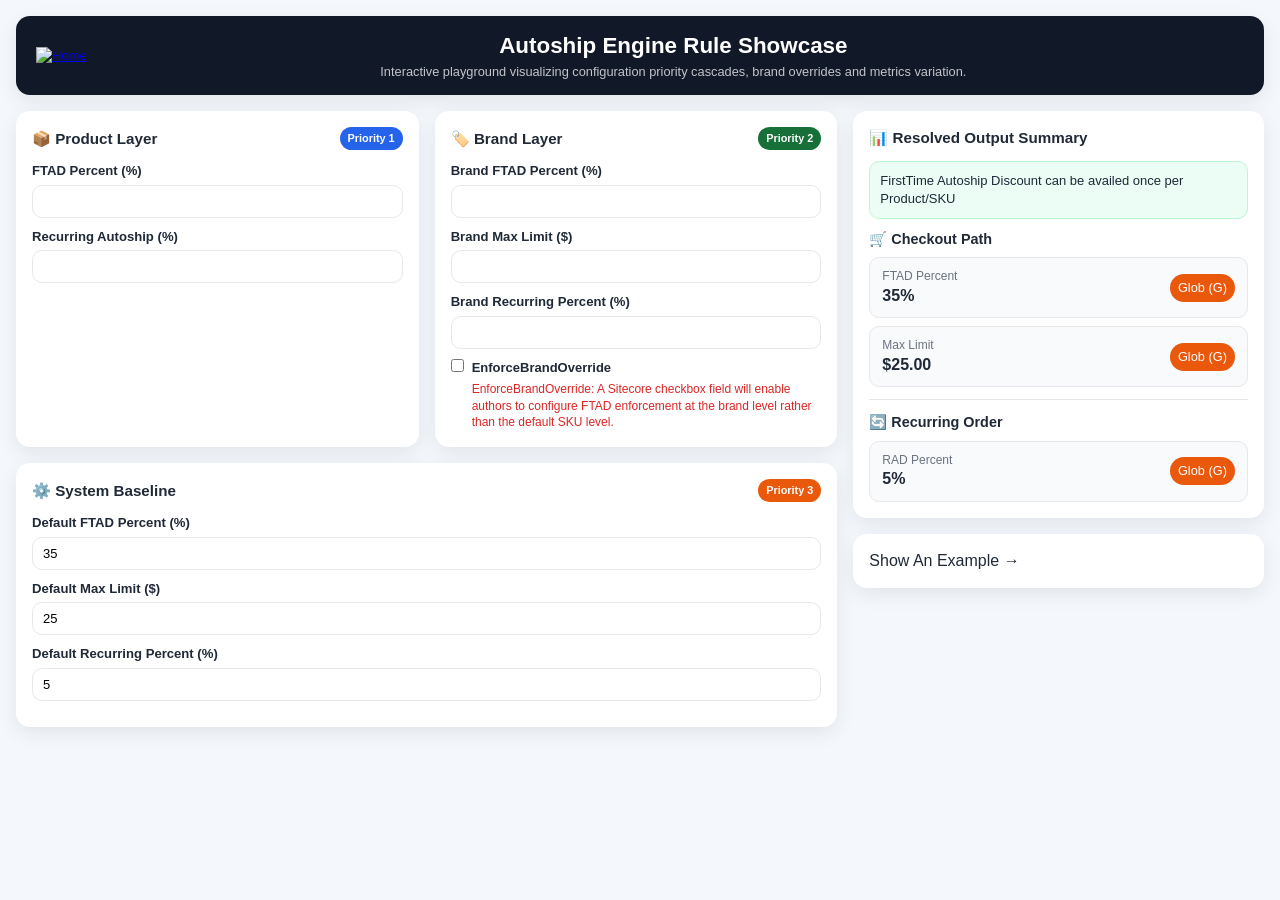
==== autoshipdiscount.html @ cadc81ba "Update autoshipdiscount.html" ====
<!DOCTYPE html>
<html lang="en">
<head>
    <meta charset="UTF-8">
    <meta name="viewport" content="width=device-width, initial-scale=1.0">
    <title>Autoship Engine Rule Showcase</title>
    <link rel="stylesheet" href="autoshipdiscount.css">
</head>
<body>

<div class="container">

    <header>
        <a class="logo" href="index.html">
            <img src="https://i.postimg.cc/RNdzbW73/homeong.png" alt="Home">
        </a>

        <div class="header-content">
            <h1>Autoship Engine Rule Showcase</h1>
            <p>
                Interactive playground visualizing configuration priority cascades,
                brand overrides and metrics variation.
            </p>
        </div>
    </header>

    <div class="grid">

        <!-- LEFT COLUMN -->
        <div class="space-y">

            <div class="config-grid">

                <!-- PRODUCT -->
                <div class="card">
                    <h2>
                        📦 Product Layer
                        <span class="section-tag tag-product">Priority 1</span>
                    </h2>

                    <div class="form-group">
                        <label for="prodFtadPercent">FTAD Percent (%)</label>
                        <input type="number"
                               id="prodFtadPercent"
                               class="form-control"
                               min="0"
                               max="100">
                    </div>

                    <div class="form-group">
                        <label for="prodRadPercent">Recurring Autoship (%)</label>
                        <input type="number"
                               id="prodRadPercent"
                               class="form-control"
                               min="0"
                               max="100">
                    </div>
                </div>

                <!-- BRAND -->
                <div class="card">
                    <h2>
                        🏷️ Brand Layer
                        <span class="section-tag tag-brand">Priority 2</span>
                    </h2>

                    <div class="form-group">
                        <label for="brandFtadPercent">
                            Brand FTAD Percent (%)
                        </label>

                        <input type="number"
                               id="brandFtadPercent"
                               class="form-control"
                               min="0"
                               max="100">
                    </div>

                    <div class="form-group">
                        <label for="brandFtadLimit">
                            Brand Max Limit ($)
                        </label>

                        <input type="number"
                               id="brandFtadLimit"
                               class="form-control">
                    </div>

                    <div class="form-group">
                        <label for="brandRecPercent">
                            Brand Recurring Percent (%)
                        </label>

                        <input type="number"
                               id="brandRecPercent"
                               class="form-control"
                               min="0"
                               max="100">
                    </div>

                    <div class="checkbox-group">
                        <input type="checkbox"
                               id="enforceBrandOverride">

                        <div>
                            <label style="font-weight: 700" for="enforceBrandOverride">
                                EnforceBrandOverride
                            </label>

                            <div class="help-text">
                                EnforceBrandOverride: A Sitecore checkbox field will enable authors to configure FTAD enforcement at the brand level rather than the default SKU level.
                            </div>
                        </div>
                    </div>
                </div>

            </div>

            <!-- GLOBAL -->
            <div class="card">
                <h2>
                    ⚙️ System Baseline
                    <span class="section-tag tag-global">Priority 3</span>
                </h2>

                <div class="form-group">
                    <label for="globalFtadPercent">
                        Default FTAD Percent (%)
                    </label>

                    <input type="number"
                           id="globalFtadPercent"
                           class="form-control"
                           value="35">
                </div>

                <div class="form-group">
                    <label for="globalFtadLimit">
                        Default Max Limit ($)
                    </label>

                    <input type="number"
                           id="globalFtadLimit"
                           class="form-control"
                           value="25">
                </div>

                <div class="form-group">
                    <label for="globalRecPercent">
                        Default Recurring Percent (%)
                    </label>

                    <input type="number"
                           id="globalRecPercent"
                           class="form-control"
                           value="5">
                </div>
            </div>

        </div>

        <!-- RIGHT COLUMN -->
        <div>

            <div class="card sticky">

                <h2>📊 Resolved Output Summary</h2>

                <div id="eligibilityNotice"
                     class="eligibility-notice">
                </div>

                <div class="results-container">

                    <div>
                        <h3 class="path-title">
                            🛒 Checkout Path
                        </h3>

                        <div class="result-badge">
                            <div>
                                <span class="result-title">
                                    FTAD Percent
                                </span>

                                <span class="result-val"
                                      id="outFtadPercent">
                                    0%
                                </span>
                            </div>

                            <span class="source-indicator"
                                  id="srcFtadPercent">
                                None
                            </span>
                        </div>

                        <div class="result-badge mt">
                            <div>
                                <span class="result-title">
                                    Max Limit
                                </span>

                                <span class="result-val"
                                      id="outFtadLimit">
                                    $0.00
                                </span>
                            </div>

                            <span class="source-indicator"
                                  id="srcFtadLimit">
                                None
                            </span>
                        </div>
                    </div>

                    <hr>

                    <div>
                        <h3 class="path-title">
                            🔄 Recurring Order
                        </h3>

                        <div class="result-badge">
                            <div>
                                <span class="result-title">
                                    RAD Percent
                                </span>

                                <span class="result-val"
                                      id="outRadPercent">
                                    0%
                                </span>
                            </div>

                            <span class="source-indicator"
                                  id="srcRadPercent">
                                None
                            </span>
                        </div>
                    </div>

                </div>

            </div>
			
			<div class="card sticky" style="margin-top: 16px;">
			<a href="ftadexample.html" target="_blank" style="font-size: 16px; color: inherit; text-decoration: inherit;">
            Show An Example &#8594;
			</a>
			</div>
        </div>
    </div>
</div>

<script src="autoshipdiscount.js"></script>

</body>
</html>
---- autoshipdiscount.css ----
:root {
    --primary: #16a34a;
    --product: #2563eb;
    --brand: #167037;
    --global: #ea580c;

    --text: #1f2937;
    --muted: #6b7280;
    --border: #e5e7eb;

    --card: #ffffff;

    --shadow: 0 6px 20px rgba(0,0,0,.08);
}

* {
    margin: 0;
    padding: 0;
    box-sizing: border-box;
}

body {
    font-family: "Segoe UI", sans-serif;
    background: #f4f7fb;
    color: var(--text);
    font-size: 13px;
    padding: 16px;
    line-height: 1.4;
}

.container {
    max-width: 1400px;
    margin: auto;
}

/* HEADER */

header {
    display: flex;
    align-items: center;
    gap: 16px;
    background: #111827;
    color: white;
    padding: 14px 20px;
    border-radius: 14px;
    margin-bottom: 16px;
    box-shadow: var(--shadow);
}

.logo img {
    width: 40px;
    height: 40px;
}

.header-content {
    flex: 1;
    text-align: center;
}

header h1 {
    font-size: 1.4rem;
    margin-bottom: 2px;
}

header p {
    font-size: 0.8rem;
    color: rgba(255,255,255,.75);
}

/* GRID */

.grid {
    display: grid;
    grid-template-columns: 2fr 1fr;
    gap: 16px;
}

.space-y {
    display: flex;
    flex-direction: column;
    gap: 16px;
}

.config-grid {
    display: grid;
    grid-template-columns: 1fr 1fr;
    gap: 16px;
}

/* CARD */

.card {
    background: white;
    padding: 16px;
    border-radius: 14px;
    box-shadow: var(--shadow);
}

.card h2 {
    display: flex;
    justify-content: space-between;
    align-items: center;
    margin-bottom: 12px;
    font-size: 0.95rem;
}

/* TAGS */

.section-tag {
    color: white;
    font-size: 0.68rem;
    padding: 4px 8px;
    border-radius: 999px;
}

.tag-product { background: var(--product); }
.tag-brand { background: var(--brand); }
.tag-global { background: var(--global); }

/* FORM */

.form-group {
    margin-bottom: 10px;
}

.form-group label {
    display: block;
    font-size: 0.82rem;
    margin-bottom: 4px;
    font-weight: 600;
}

.form-control {
    width: 100%;
    padding: 8px 10px;
    border: 1px solid var(--border);
    border-radius: 10px;
    font-size: 13px;
}

.form-control:focus {
    outline: none;
    border-color: var(--primary);
}

.checkbox-group {
    display: flex;
    gap: 8px;
    align-items: flex-start;
    margin-top: 6px;
}

.help-text {
    margin-top: 4px;
    color: #dc2626;
    font-size: 0.75rem;
}

/* SUMMARY */

.sticky {
    position: sticky;
    top: 16px;
}

.results-container {
    margin-top: 10px;
}

.path-title {
    font-size: 0.9rem;
    margin-bottom: 8px;
}

.result-badge {
    display: flex;
    justify-content: space-between;
    align-items: center;
    background: #f8fafc;
    border: 1px solid var(--border);
    border-radius: 10px;
    padding: 10px 12px;
}

.result-badge.mt {
    margin-top: 8px;
}

.result-title {
    display: block;
    font-size: 0.75rem;
    color: var(--muted);
}

.result-val {
    display: block;
    font-size: 1rem;
    font-weight: 700;
}

.source-indicator {
    color: #fff;
    padding: 5px 8px;
    border-radius: 999px;
    font-size: 0.8rem;
}

.eligibility-notice {
    background: #ecfdf5;
    border: 1px solid #bbf7d0;
    padding: 10px;
    border-radius: 10px;
    margin-bottom: 10px;
}

hr {
    margin: 12px 0;
    border: none;
    border-top: 1px solid var(--border);
}

/* QUESTIONS */

.questions {
    margin-top: 16px;
    background: white;
    padding: 18px;
    border-radius: 14px;
    box-shadow: var(--shadow);
}

.questions h2 {
    margin-bottom: 10px;
    font-size: 1rem;
}

.questions ul {
    padding-left: 18px;
}

.questions li {
    margin-bottom: 8px;
    font-size: 0.82rem;
    line-height: 1.4;
}

/* source-indicator */

.source-indicator.src-P{ background: var(--product); }
.source-indicator.src-B{ background: var(--brand); }
.source-indicator.src-G{ background: var(--global); }


/* MOBILE */

@media (max-width: 992px) {

    .grid {
        grid-template-columns: 1fr;
    }

    .config-grid {
        grid-template-columns: 1fr;
    }

    .sticky {
        position: static;
    }
}

@media (max-width: 768px) {

    header {
        flex-direction: column;
        text-align: center;
    }

    .card h2 {
        flex-direction: column;
        align-items: flex-start;
        gap: 6px;
    }

    .result-badge {
        flex-direction: column;
        align-items: flex-start;
        gap: 8px;
    }
}
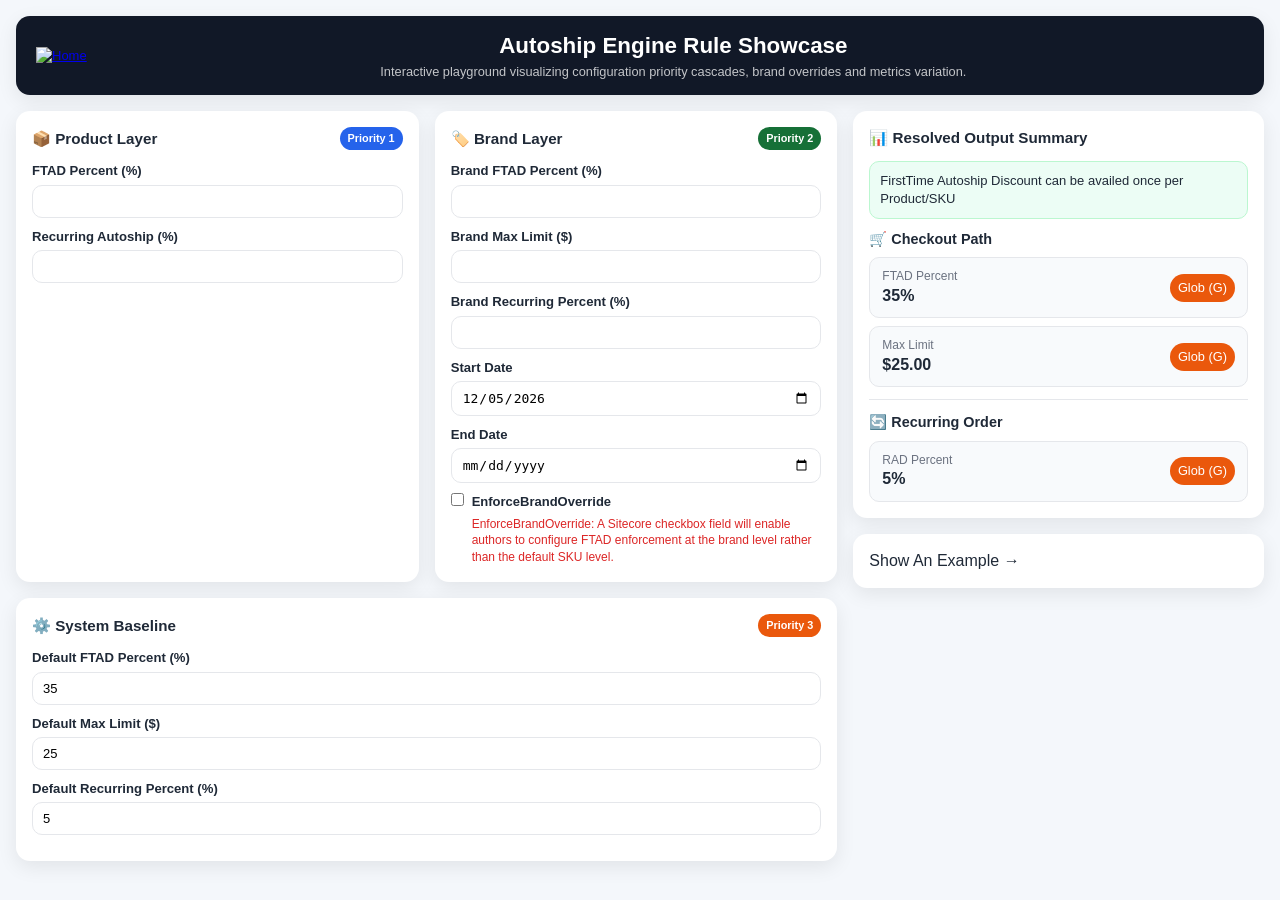
==== commit 19fe5dae: "Add Brand Layer StartDate/EndDate and gate brand pricing by date window Brand overrides now only app" ====
--- a/autoshipdiscount.html
+++ b/autoshipdiscount.html
@@ -96,6 +96,26 @@
                                class="form-control"
                                min="0"
                                max="100">
+                    </div>
+
+                    <div class="form-group">
+                        <label for="brandStartDate">
+                            Start Date
+                        </label>
+
+                        <input type="date"
+                               id="brandStartDate"
+                               class="form-control">
+                    </div>
+
+                    <div class="form-group">
+                        <label for="brandEndDate">
+                            End Date
+                        </label>
+
+                        <input type="date"
+                               id="brandEndDate"
+                               class="form-control">
                     </div>
 
                     <div class="checkbox-group">
--- a/autoshipdiscount.css
+++ b/autoshipdiscount.css
@@ -219,31 +219,6 @@
     border-top: 1px solid var(--border);
 }
 
-/* QUESTIONS */
-
-.questions {
-    margin-top: 16px;
-    background: white;
-    padding: 18px;
-    border-radius: 14px;
-    box-shadow: var(--shadow);
-}
-
-.questions h2 {
-    margin-bottom: 10px;
-    font-size: 1rem;
-}
-
-.questions ul {
-    padding-left: 18px;
-}
-
-.questions li {
-    margin-bottom: 8px;
-    font-size: 0.82rem;
-    line-height: 1.4;
-}
-
 /* source-indicator */
 
 .source-indicator.src-P{ background: var(--product); }
@@ -286,4 +261,4 @@
         align-items: flex-start;
         gap: 8px;
     }
-}+}
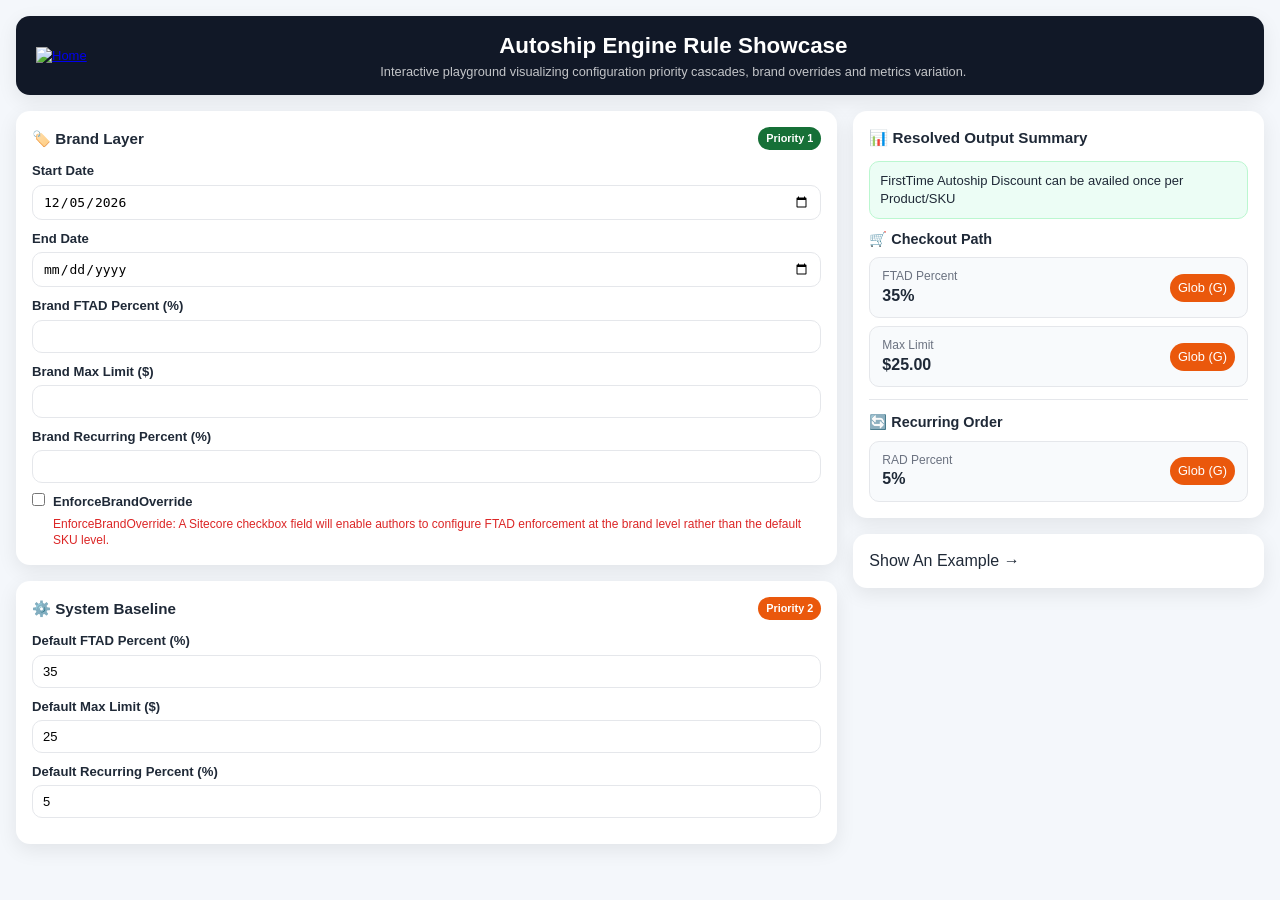
==== commit 7a926c22: "Add files via upload" ====
--- a/autoshipdiscount.html
+++ b/autoshipdiscount.html
@@ -29,118 +29,88 @@
         <!-- LEFT COLUMN -->
         <div class="space-y">
 
-            <div class="config-grid">
-
-                <!-- PRODUCT -->
-                <div class="card">
-                    <h2>
-                        📦 Product Layer
-                        <span class="section-tag tag-product">Priority 1</span>
-                    </h2>
-
-                    <div class="form-group">
-                        <label for="prodFtadPercent">FTAD Percent (%)</label>
-                        <input type="number"
-                               id="prodFtadPercent"
-                               class="form-control"
-                               min="0"
-                               max="100">
+            <!-- BRAND -->
+            <div class="card">
+                <h2>
+                    🏷️ Brand Layer
+                    <span class="section-tag tag-brand">Priority 1</span>
+                </h2>
+
+                <div class="form-group">
+                    <label for="brandStartDate">
+                        Start Date
+                    </label>
+
+                    <input type="date"
+                           id="brandStartDate"
+                           class="form-control">
+                </div>
+
+                <div class="form-group">
+                    <label for="brandEndDate">
+                        End Date
+                    </label>
+
+                    <input type="date"
+                           id="brandEndDate"
+                           class="form-control">
+                </div>
+
+                <div class="form-group">
+                    <label for="brandFtadPercent">
+                        Brand FTAD Percent (%)
+                    </label>
+
+                    <input type="number"
+                           id="brandFtadPercent"
+                           class="form-control"
+                           min="0"
+                           max="100">
+                </div>
+
+                <div class="form-group">
+                    <label for="brandFtadLimit">
+                        Brand Max Limit ($)
+                    </label>
+
+                    <input type="number"
+                           id="brandFtadLimit"
+                           class="form-control">
+                </div>
+
+                <div class="form-group">
+                    <label for="brandRecPercent">
+                        Brand Recurring Percent (%)
+                    </label>
+
+                    <input type="number"
+                           id="brandRecPercent"
+                           class="form-control"
+                           min="0"
+                           max="100">
+                </div>
+
+                <div class="checkbox-group">
+                    <input type="checkbox"
+                           id="enforceBrandOverride">
+
+                    <div>
+                        <label style="font-weight: 700" for="enforceBrandOverride">
+                            EnforceBrandOverride
+                        </label>
+
+                        <div class="help-text">
+                            EnforceBrandOverride: A Sitecore checkbox field will enable authors to configure FTAD enforcement at the brand level rather than the default SKU level.
+                        </div>
                     </div>
-
-                    <div class="form-group">
-                        <label for="prodRadPercent">Recurring Autoship (%)</label>
-                        <input type="number"
-                               id="prodRadPercent"
-                               class="form-control"
-                               min="0"
-                               max="100">
-                    </div>
-                </div>
-
-                <!-- BRAND -->
-                <div class="card">
-                    <h2>
-                        🏷️ Brand Layer
-                        <span class="section-tag tag-brand">Priority 2</span>
-                    </h2>
-
-                    <div class="form-group">
-                        <label for="brandFtadPercent">
-                            Brand FTAD Percent (%)
-                        </label>
-
-                        <input type="number"
-                               id="brandFtadPercent"
-                               class="form-control"
-                               min="0"
-                               max="100">
-                    </div>
-
-                    <div class="form-group">
-                        <label for="brandFtadLimit">
-                            Brand Max Limit ($)
-                        </label>
-
-                        <input type="number"
-                               id="brandFtadLimit"
-                               class="form-control">
-                    </div>
-
-                    <div class="form-group">
-                        <label for="brandRecPercent">
-                            Brand Recurring Percent (%)
-                        </label>
-
-                        <input type="number"
-                               id="brandRecPercent"
-                               class="form-control"
-                               min="0"
-                               max="100">
-                    </div>
-
-                    <div class="form-group">
-                        <label for="brandStartDate">
-                            Start Date
-                        </label>
-
-                        <input type="date"
-                               id="brandStartDate"
-                               class="form-control">
-                    </div>
-
-                    <div class="form-group">
-                        <label for="brandEndDate">
-                            End Date
-                        </label>
-
-                        <input type="date"
-                               id="brandEndDate"
-                               class="form-control">
-                    </div>
-
-                    <div class="checkbox-group">
-                        <input type="checkbox"
-                               id="enforceBrandOverride">
-
-                        <div>
-                            <label style="font-weight: 700" for="enforceBrandOverride">
-                                EnforceBrandOverride
-                            </label>
-
-                            <div class="help-text">
-                                EnforceBrandOverride: A Sitecore checkbox field will enable authors to configure FTAD enforcement at the brand level rather than the default SKU level.
-                            </div>
-                        </div>
-                    </div>
-                </div>
-
+                </div>
             </div>
 
             <!-- GLOBAL -->
             <div class="card">
                 <h2>
                     ⚙️ System Baseline
-                    <span class="section-tag tag-global">Priority 3</span>
+                    <span class="section-tag tag-global">Priority 2</span>
                 </h2>
 
                 <div class="form-group">
@@ -269,11 +239,16 @@
             Show An Example &#8594;
 			</a>
 			</div>
+
         </div>
+
     </div>
+
+    
+
 </div>
 
 <script src="autoshipdiscount.js"></script>
 
 </body>
-</html>
+</html>
--- a/autoshipdiscount.css
+++ b/autoshipdiscount.css
@@ -1,264 +1,252 @@
-:root {
-    --primary: #16a34a;
-    --product: #2563eb;
-    --brand: #167037;
-    --global: #ea580c;
-
-    --text: #1f2937;
-    --muted: #6b7280;
-    --border: #e5e7eb;
-
-    --card: #ffffff;
-
-    --shadow: 0 6px 20px rgba(0,0,0,.08);
-}
-
-* {
-    margin: 0;
-    padding: 0;
-    box-sizing: border-box;
-}
-
-body {
-    font-family: "Segoe UI", sans-serif;
-    background: #f4f7fb;
-    color: var(--text);
-    font-size: 13px;
-    padding: 16px;
-    line-height: 1.4;
-}
-
-.container {
-    max-width: 1400px;
-    margin: auto;
-}
-
-/* HEADER */
-
-header {
-    display: flex;
-    align-items: center;
-    gap: 16px;
-    background: #111827;
-    color: white;
-    padding: 14px 20px;
-    border-radius: 14px;
-    margin-bottom: 16px;
-    box-shadow: var(--shadow);
-}
-
-.logo img {
-    width: 40px;
-    height: 40px;
-}
-
-.header-content {
-    flex: 1;
-    text-align: center;
-}
-
-header h1 {
-    font-size: 1.4rem;
-    margin-bottom: 2px;
-}
-
-header p {
-    font-size: 0.8rem;
-    color: rgba(255,255,255,.75);
-}
-
-/* GRID */
-
-.grid {
-    display: grid;
-    grid-template-columns: 2fr 1fr;
-    gap: 16px;
-}
-
-.space-y {
-    display: flex;
-    flex-direction: column;
-    gap: 16px;
-}
-
-.config-grid {
-    display: grid;
-    grid-template-columns: 1fr 1fr;
-    gap: 16px;
-}
-
-/* CARD */
-
-.card {
-    background: white;
-    padding: 16px;
-    border-radius: 14px;
-    box-shadow: var(--shadow);
-}
-
-.card h2 {
-    display: flex;
-    justify-content: space-between;
-    align-items: center;
-    margin-bottom: 12px;
-    font-size: 0.95rem;
-}
-
-/* TAGS */
-
-.section-tag {
-    color: white;
-    font-size: 0.68rem;
-    padding: 4px 8px;
-    border-radius: 999px;
-}
-
-.tag-product { background: var(--product); }
-.tag-brand { background: var(--brand); }
-.tag-global { background: var(--global); }
-
-/* FORM */
-
-.form-group {
-    margin-bottom: 10px;
-}
-
-.form-group label {
-    display: block;
-    font-size: 0.82rem;
-    margin-bottom: 4px;
-    font-weight: 600;
-}
-
-.form-control {
-    width: 100%;
-    padding: 8px 10px;
-    border: 1px solid var(--border);
-    border-radius: 10px;
-    font-size: 13px;
-}
-
-.form-control:focus {
-    outline: none;
-    border-color: var(--primary);
-}
-
-.checkbox-group {
-    display: flex;
-    gap: 8px;
-    align-items: flex-start;
-    margin-top: 6px;
-}
-
-.help-text {
-    margin-top: 4px;
-    color: #dc2626;
-    font-size: 0.75rem;
-}
-
-/* SUMMARY */
-
-.sticky {
-    position: sticky;
-    top: 16px;
-}
-
-.results-container {
-    margin-top: 10px;
-}
-
-.path-title {
-    font-size: 0.9rem;
-    margin-bottom: 8px;
-}
-
-.result-badge {
-    display: flex;
-    justify-content: space-between;
-    align-items: center;
-    background: #f8fafc;
-    border: 1px solid var(--border);
-    border-radius: 10px;
-    padding: 10px 12px;
-}
-
-.result-badge.mt {
-    margin-top: 8px;
-}
-
-.result-title {
-    display: block;
-    font-size: 0.75rem;
-    color: var(--muted);
-}
-
-.result-val {
-    display: block;
-    font-size: 1rem;
-    font-weight: 700;
-}
-
-.source-indicator {
-    color: #fff;
-    padding: 5px 8px;
-    border-radius: 999px;
-    font-size: 0.8rem;
-}
-
-.eligibility-notice {
-    background: #ecfdf5;
-    border: 1px solid #bbf7d0;
-    padding: 10px;
-    border-radius: 10px;
-    margin-bottom: 10px;
-}
-
-hr {
-    margin: 12px 0;
-    border: none;
-    border-top: 1px solid var(--border);
-}
-
-/* source-indicator */
-
-.source-indicator.src-P{ background: var(--product); }
-.source-indicator.src-B{ background: var(--brand); }
-.source-indicator.src-G{ background: var(--global); }
-
-
-/* MOBILE */
-
-@media (max-width: 992px) {
-
-    .grid {
-        grid-template-columns: 1fr;
-    }
-
-    .config-grid {
-        grid-template-columns: 1fr;
-    }
-
-    .sticky {
-        position: static;
-    }
-}
-
-@media (max-width: 768px) {
-
-    header {
-        flex-direction: column;
-        text-align: center;
-    }
-
-    .card h2 {
-        flex-direction: column;
-        align-items: flex-start;
-        gap: 6px;
-    }
-
-    .result-badge {
-        flex-direction: column;
-        align-items: flex-start;
-        gap: 8px;
-    }
-}
+:root {
+    --primary: #16a34a;
+    --brand: #167037;
+    --global: #ea580c;
+
+    --text: #1f2937;
+    --muted: #6b7280;
+    --border: #e5e7eb;
+
+    --card: #ffffff;
+
+    --shadow: 0 6px 20px rgba(0,0,0,.08);
+}
+
+* {
+    margin: 0;
+    padding: 0;
+    box-sizing: border-box;
+}
+
+body {
+    font-family: "Segoe UI", sans-serif;
+    background: #f4f7fb;
+    color: var(--text);
+    font-size: 13px;
+    padding: 16px;
+    line-height: 1.4;
+}
+
+.container {
+    max-width: 1400px;
+    margin: auto;
+}
+
+/* HEADER */
+
+header {
+    display: flex;
+    align-items: center;
+    gap: 16px;
+    background: #111827;
+    color: white;
+    padding: 14px 20px;
+    border-radius: 14px;
+    margin-bottom: 16px;
+    box-shadow: var(--shadow);
+}
+
+.logo img {
+    width: 40px;
+    height: 40px;
+}
+
+.header-content {
+    flex: 1;
+    text-align: center;
+}
+
+header h1 {
+    font-size: 1.4rem;
+    margin-bottom: 2px;
+}
+
+header p {
+    font-size: 0.8rem;
+    color: rgba(255,255,255,.75);
+}
+
+/* GRID */
+
+.grid {
+    display: grid;
+    grid-template-columns: 2fr 1fr;
+    gap: 16px;
+}
+
+.space-y {
+    display: flex;
+    flex-direction: column;
+    gap: 16px;
+}
+
+/* CARD */
+
+.card {
+    background: white;
+    padding: 16px;
+    border-radius: 14px;
+    box-shadow: var(--shadow);
+}
+
+.card h2 {
+    display: flex;
+    justify-content: space-between;
+    align-items: center;
+    margin-bottom: 12px;
+    font-size: 0.95rem;
+}
+
+/* TAGS */
+
+.section-tag {
+    color: white;
+    font-size: 0.68rem;
+    padding: 4px 8px;
+    border-radius: 999px;
+}
+
+.tag-brand { background: var(--brand); }
+.tag-global { background: var(--global); }
+
+/* FORM */
+
+.form-group {
+    margin-bottom: 10px;
+}
+
+.form-group label {
+    display: block;
+    font-size: 0.82rem;
+    margin-bottom: 4px;
+    font-weight: 600;
+}
+
+.form-control {
+    width: 100%;
+    padding: 8px 10px;
+    border: 1px solid var(--border);
+    border-radius: 10px;
+    font-size: 13px;
+}
+
+.form-control:focus {
+    outline: none;
+    border-color: var(--primary);
+}
+
+.checkbox-group {
+    display: flex;
+    gap: 8px;
+    align-items: flex-start;
+    margin-top: 6px;
+}
+
+.help-text {
+    margin-top: 4px;
+    color: #dc2626;
+    font-size: 0.75rem;
+}
+
+/* SUMMARY */
+
+.sticky {
+    position: sticky;
+    top: 16px;
+}
+
+.results-container {
+    margin-top: 10px;
+}
+
+.path-title {
+    font-size: 0.9rem;
+    margin-bottom: 8px;
+}
+
+.result-badge {
+    display: flex;
+    justify-content: space-between;
+    align-items: center;
+    background: #f8fafc;
+    border: 1px solid var(--border);
+    border-radius: 10px;
+    padding: 10px 12px;
+}
+
+.result-badge.mt {
+    margin-top: 8px;
+}
+
+.result-title {
+    display: block;
+    font-size: 0.75rem;
+    color: var(--muted);
+}
+
+.result-val {
+    display: block;
+    font-size: 1rem;
+    font-weight: 700;
+}
+
+.source-indicator {
+    color: #fff;
+    padding: 5px 8px;
+    border-radius: 999px;
+    font-size: 0.8rem;
+}
+
+.eligibility-notice {
+    background: #ecfdf5;
+    border: 1px solid #bbf7d0;
+    padding: 10px;
+    border-radius: 10px;
+    margin-bottom: 10px;
+}
+
+hr {
+    margin: 12px 0;
+    border: none;
+    border-top: 1px solid var(--border);
+}
+
+
+/* source-indicator */
+
+.source-indicator.src-B{ background: var(--brand); }
+.source-indicator.src-G{ background: var(--global); }
+
+
+/* MOBILE */
+
+@media (max-width: 992px) {
+
+    .grid {
+        grid-template-columns: 1fr;
+    }
+
+    .sticky {
+        position: static;
+    }
+}
+
+@media (max-width: 768px) {
+
+    header {
+        flex-direction: column;
+        text-align: center;
+    }
+
+    .card h2 {
+        flex-direction: column;
+        align-items: flex-start;
+        gap: 6px;
+    }
+
+    .result-badge {
+        flex-direction: column;
+        align-items: flex-start;
+        gap: 8px;
+    }
+}
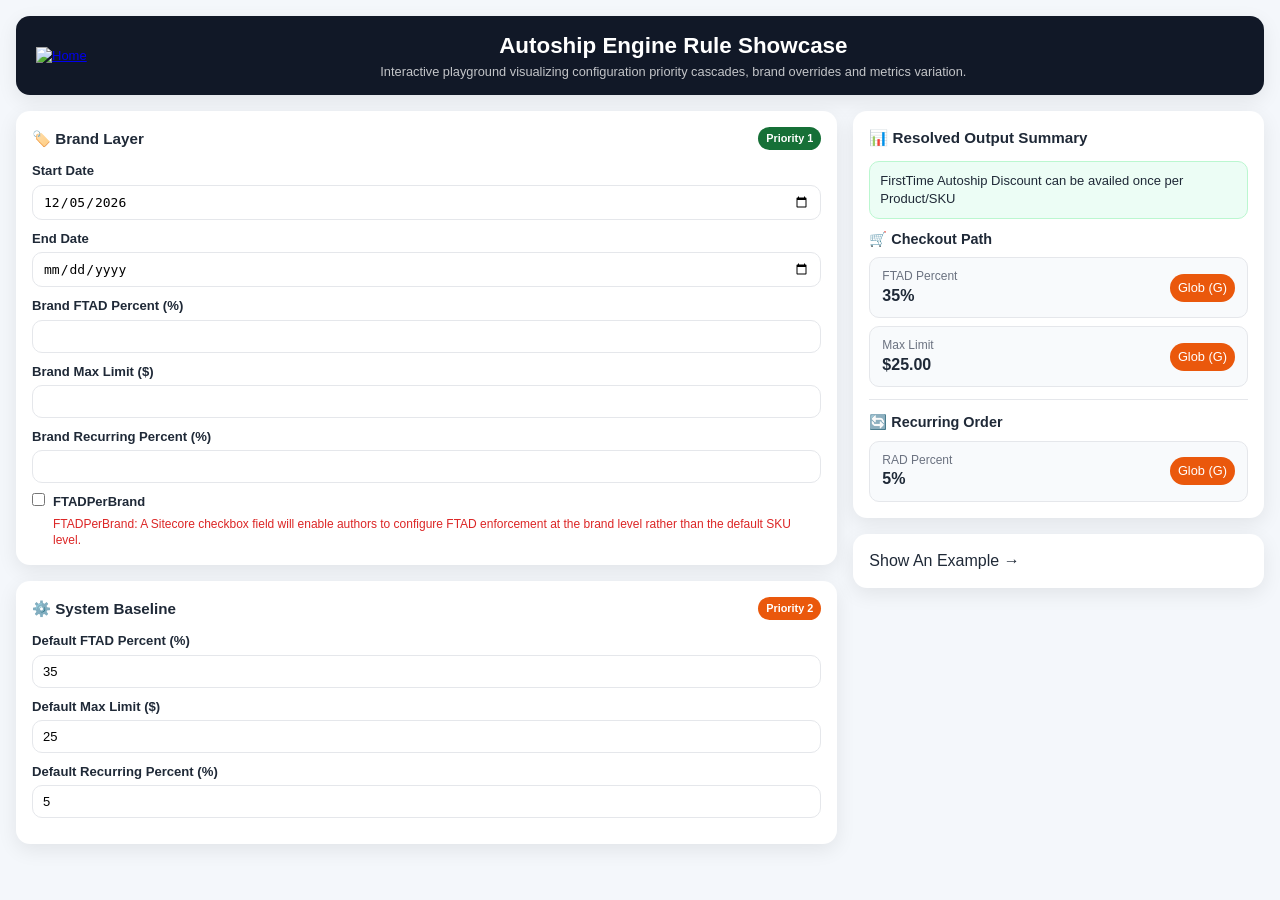
==== commit 0ddcb75f: "Add files via upload" ====
--- a/autoshipdiscount.html
+++ b/autoshipdiscount.html
@@ -92,15 +92,15 @@
 
                 <div class="checkbox-group">
                     <input type="checkbox"
-                           id="enforceBrandOverride">
+                           id="ftadPerBrand">
 
                     <div>
-                        <label style="font-weight: 700" for="enforceBrandOverride">
-                            EnforceBrandOverride
+                        <label style="font-weight: 700" for="ftadPerBrand">
+                            FTADPerBrand
                         </label>
 
                         <div class="help-text">
-                            EnforceBrandOverride: A Sitecore checkbox field will enable authors to configure FTAD enforcement at the brand level rather than the default SKU level.
+                            FTADPerBrand: A Sitecore checkbox field will enable authors to configure FTAD enforcement at the brand level rather than the default SKU level.
                         </div>
                     </div>
                 </div>
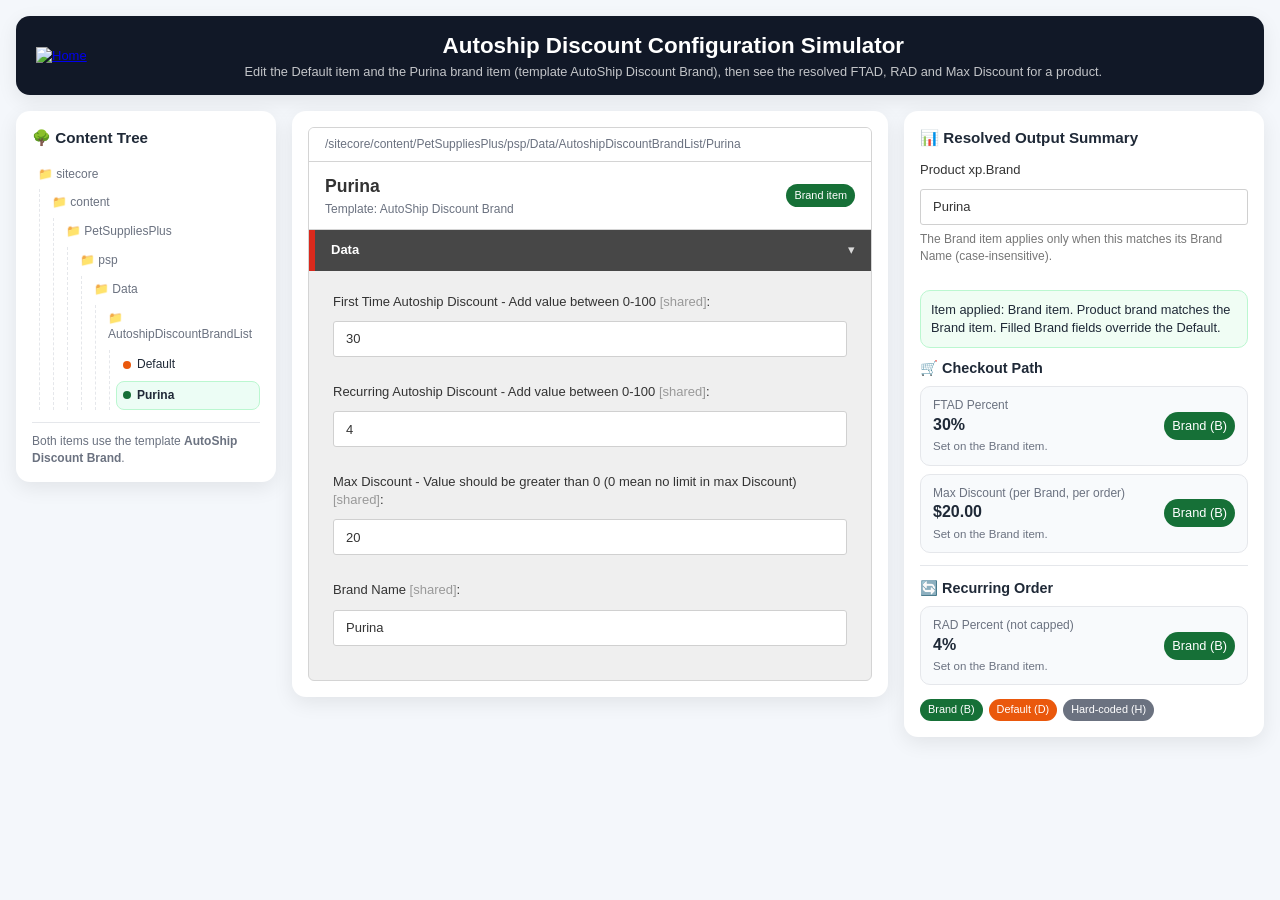
==== commit 2214ba3d: "Add files via upload" ====
--- a/autoshipdiscount.html
+++ b/autoshipdiscount.html
@@ -3,7 +3,7 @@
 <head>
     <meta charset="UTF-8">
     <meta name="viewport" content="width=device-width, initial-scale=1.0">
-    <title>Autoship Engine Rule Showcase</title>
+    <title>Autoship Discount Configuration Simulator</title>
     <link rel="stylesheet" href="autoshipdiscount.css">
 </head>
 <body>
@@ -16,239 +16,110 @@
         </a>
 
         <div class="header-content">
-            <h1>Autoship Engine Rule Showcase</h1>
+            <h1>Autoship Discount Configuration Simulator</h1>
             <p>
-                Interactive playground visualizing configuration priority cascades,
-                brand overrides and metrics variation.
+                Edit the Default item and the Purina brand item (template AutoShip Discount Brand),
+                then see the resolved FTAD, RAD and Max Discount for a product.
             </p>
         </div>
     </header>
 
     <div class="grid">
 
-        <!-- LEFT COLUMN -->
-        <div class="space-y">
+        <!-- LEFT: CONTENT TREE -->
+        <aside class="card tree-card">
+            <h2>🌳 Content Tree</h2>
+            <ul class="tree" id="tree"></ul>
+            <div class="tree-note">
+                Both items use the template
+                <strong>AutoShip Discount Brand</strong>.
+            </div>
+        </aside>
 
-            <!-- BRAND -->
-            <div class="card">
-                <h2>
-                    🏷️ Brand Layer
-                    <span class="section-tag tag-brand">Priority 1</span>
-                </h2>
+        <!-- CENTRE: ITEM EDITOR -->
+        <main>
+            <div class="card" id="editor"></div>
+        </main>
 
-                <div class="form-group">
-                    <label for="brandStartDate">
-                        Start Date
-                    </label>
-
-                    <input type="date"
-                           id="brandStartDate"
-                           class="form-control">
-                </div>
-
-                <div class="form-group">
-                    <label for="brandEndDate">
-                        End Date
-                    </label>
-
-                    <input type="date"
-                           id="brandEndDate"
-                           class="form-control">
-                </div>
-
-                <div class="form-group">
-                    <label for="brandFtadPercent">
-                        Brand FTAD Percent (%)
-                    </label>
-
-                    <input type="number"
-                           id="brandFtadPercent"
-                           class="form-control"
-                           min="0"
-                           max="100">
-                </div>
-
-                <div class="form-group">
-                    <label for="brandFtadLimit">
-                        Brand Max Limit ($)
-                    </label>
-
-                    <input type="number"
-                           id="brandFtadLimit"
-                           class="form-control">
-                </div>
-
-                <div class="form-group">
-                    <label for="brandRecPercent">
-                        Brand Recurring Percent (%)
-                    </label>
-
-                    <input type="number"
-                           id="brandRecPercent"
-                           class="form-control"
-                           min="0"
-                           max="100">
-                </div>
-
-                <div class="checkbox-group">
-                    <input type="checkbox"
-                           id="ftadPerBrand">
-
-                    <div>
-                        <label style="font-weight: 700" for="ftadPerBrand">
-                            FTADPerBrand
-                        </label>
-
-                        <div class="help-text">
-                            FTADPerBrand: A Sitecore checkbox field will enable authors to configure FTAD enforcement at the brand level rather than the default SKU level.
-                        </div>
-                    </div>
-                </div>
-            </div>
-
-            <!-- GLOBAL -->
-            <div class="card">
-                <h2>
-                    ⚙️ System Baseline
-                    <span class="section-tag tag-global">Priority 2</span>
-                </h2>
-
-                <div class="form-group">
-                    <label for="globalFtadPercent">
-                        Default FTAD Percent (%)
-                    </label>
-
-                    <input type="number"
-                           id="globalFtadPercent"
-                           class="form-control"
-                           value="35">
-                </div>
-
-                <div class="form-group">
-                    <label for="globalFtadLimit">
-                        Default Max Limit ($)
-                    </label>
-
-                    <input type="number"
-                           id="globalFtadLimit"
-                           class="form-control"
-                           value="25">
-                </div>
-
-                <div class="form-group">
-                    <label for="globalRecPercent">
-                        Default Recurring Percent (%)
-                    </label>
-
-                    <input type="number"
-                           id="globalRecPercent"
-                           class="form-control"
-                           value="5">
-                </div>
-            </div>
-
-        </div>
-
-        <!-- RIGHT COLUMN -->
+        <!-- RIGHT: SUMMARY -->
         <div>
 
             <div class="card sticky">
 
                 <h2>📊 Resolved Output Summary</h2>
 
-                <div id="eligibilityNotice"
-                     class="eligibility-notice">
+                <div class="form-group">
+                    <label for="productBrand">Product xp.Brand</label>
+                    <input type="text"
+                           id="productBrand"
+                           class="form-control"
+                           value="Purina"
+                           placeholder="Leave empty for a product with no Brand">
+                    <div class="field-help">
+                        The Brand item applies only when this matches its Brand Name (case-insensitive).
+                    </div>
                 </div>
+
+                <div id="appliedNotice" class="applied-notice"></div>
 
                 <div class="results-container">
 
                     <div>
-                        <h3 class="path-title">
-                            🛒 Checkout Path
-                        </h3>
+                        <h3 class="path-title">🛒 Checkout Path</h3>
 
                         <div class="result-badge">
                             <div>
-                                <span class="result-title">
-                                    FTAD Percent
-                                </span>
-
-                                <span class="result-val"
-                                      id="outFtadPercent">
-                                    0%
-                                </span>
+                                <span class="result-title">FTAD Percent</span>
+                                <span class="result-val" id="outFTADPercent">-</span>
+                                <span class="result-note" id="noteFTADPercent"></span>
                             </div>
-
-                            <span class="source-indicator"
-                                  id="srcFtadPercent">
-                                None
-                            </span>
+                            <span class="source-indicator" id="srcFTADPercent">N/A</span>
                         </div>
 
                         <div class="result-badge mt">
                             <div>
-                                <span class="result-title">
-                                    Max Limit
-                                </span>
-
-                                <span class="result-val"
-                                      id="outFtadLimit">
-                                    $0.00
-                                </span>
+                                <span class="result-title">Max Discount (per Brand, per order)</span>
+                                <span class="result-val" id="outMaxLimit">-</span>
+                                <span class="result-note" id="noteMaxLimit"></span>
                             </div>
-
-                            <span class="source-indicator"
-                                  id="srcFtadLimit">
-                                None
-                            </span>
+                            <span class="source-indicator" id="srcMaxLimit">N/A</span>
                         </div>
                     </div>
 
                     <hr>
 
                     <div>
-                        <h3 class="path-title">
-                            🔄 Recurring Order
-                        </h3>
+                        <h3 class="path-title">🔄 Recurring Order</h3>
 
                         <div class="result-badge">
                             <div>
-                                <span class="result-title">
-                                    RAD Percent
-                                </span>
+                                <span class="result-title">RAD Percent (not capped)</span>
+                                <span class="result-val" id="outRADPercent">-</span>
+                                <span class="result-note" id="noteRADPercent"></span>
+                            </div>
+                            <span class="source-indicator" id="srcRADPercent">N/A</span>
+                        </div>
+                    </div>
 
-                                <span class="result-val"
-                                      id="outRadPercent">
-                                    0%
-                                </span>
-                            </div>
-
-                            <span class="source-indicator"
-                                  id="srcRadPercent">
-                                None
-                            </span>
-                        </div>
+                    <div class="legend">
+                        <span class="source-indicator src-B">Brand (B)</span>
+                        <span class="source-indicator src-D">Default (D)</span>
+                        <span class="source-indicator src-H">Hard-coded (H)</span>
                     </div>
 
                 </div>
 
             </div>
-			
-			<div class="card sticky" style="margin-top: 16px;">
-			<a href="ftadexample.html" target="_blank" style="font-size: 16px; color: inherit; text-decoration: inherit;">
-            Show An Example &#8594;
-			</a>
-			</div>
+
+
 
         </div>
 
     </div>
-
-    
 
 </div>
 
 <script src="autoshipdiscount.js"></script>
 
 </body>
-</html>+</html>
--- a/autoshipdiscount.css
+++ b/autoshipdiscount.css
@@ -2,10 +2,13 @@
     --primary: #16a34a;
     --brand: #167037;
     --global: #ea580c;
+    --hard: #6b7280;
+    --rule: #475569;
 
     --text: #1f2937;
     --muted: #6b7280;
     --border: #e5e7eb;
+    --danger: #dc2626;
 
     --card: #ffffff;
 
@@ -70,14 +73,9 @@
 
 .grid {
     display: grid;
-    grid-template-columns: 2fr 1fr;
+    grid-template-columns: 260px 1fr 360px;
     gap: 16px;
-}
-
-.space-y {
-    display: flex;
-    flex-direction: column;
-    gap: 16px;
+    align-items: start;
 }
 
 /* CARD */
@@ -97,54 +95,234 @@
     font-size: 0.95rem;
 }
 
-/* TAGS */
+/* CONTENT TREE */
+
+.tree,
+.tree ul {
+    list-style: none;
+}
+
+.tree ul {
+    margin-left: 7px;
+    border-left: 1px dashed var(--border);
+    padding-left: 6px;
+}
+
+.tree li {
+    margin: 2px 0;
+}
+
+.tree-node {
+    display: flex;
+    align-items: center;
+    gap: 6px;
+    padding: 5px 6px;
+    border-radius: 8px;
+    color: var(--text);
+    font-size: 12px;
+    word-break: break-word;
+}
+
+.tree-node.static {
+    color: var(--muted);
+}
+
+.tree-node.item {
+    cursor: pointer;
+    border: 1px solid transparent;
+}
+
+.tree-node.item:hover {
+    background: #f8fafc;
+    border-color: var(--border);
+}
+
+.tree-node.item.selected {
+    background: #ecfdf5;
+    border-color: #bbf7d0;
+    font-weight: 700;
+}
+
+.tree-dot {
+    width: 8px;
+    height: 8px;
+    border-radius: 50%;
+    flex-shrink: 0;
+}
+
+.tree-dot.dot-brand { background: var(--brand); }
+.tree-dot.dot-defaults { background: var(--global); }
+
+.tree-note {
+    margin-top: 12px;
+    padding-top: 10px;
+    border-top: 1px solid var(--border);
+    color: var(--muted);
+    font-size: 0.75rem;
+}
+
+/* ITEM EDITOR (Sitecore Content Editor look) */
+
+.sc-editor {
+    background: #efefef;
+    border: 1px solid #d4d4d4;
+    border-radius: 6px;
+    overflow: hidden;
+    font-family: "Open Sans", "Segoe UI", sans-serif;
+}
+
+.sc-crumb {
+    background: #fff;
+    border-bottom: 1px solid #d4d4d4;
+    padding: 8px 16px;
+    color: var(--muted);
+    font-size: 0.75rem;
+    word-break: break-all;
+}
+
+.sc-title-bar {
+    display: flex;
+    justify-content: space-between;
+    align-items: center;
+    gap: 12px;
+    flex-wrap: wrap;
+    background: #fff;
+    border-bottom: 1px solid #d4d4d4;
+    padding: 12px 16px;
+}
+
+.sc-title {
+    font-size: 1.1rem;
+    font-weight: 600;
+    color: #333;
+}
+
+.sc-template {
+    color: var(--muted);
+    font-size: 0.75rem;
+    margin-top: 2px;
+}
 
 .section-tag {
     color: white;
     font-size: 0.68rem;
     padding: 4px 8px;
     border-radius: 999px;
+    white-space: nowrap;
 }
 
 .tag-brand { background: var(--brand); }
 .tag-global { background: var(--global); }
 
-/* FORM */
+.sc-section-bar {
+    background: #474747;
+    border-left: 6px solid #d9291c;
+    color: #fff;
+    font-weight: 700;
+    font-size: 13px;
+    padding: 11px 16px;
+    cursor: pointer;
+    user-select: none;
+    display: flex;
+    justify-content: space-between;
+}
+
+.sc-section-bar .caret {
+    font-weight: 400;
+    opacity: .8;
+}
+
+.sc-section-body {
+    padding: 22px 24px 8px;
+}
+
+.sc-section-body.collapsed {
+    display: none;
+}
+
+/* FORM (Sitecore field) */
 
 .form-group {
+    margin-bottom: 26px;
+}
+
+.form-group > label {
+    display: block;
+    font-size: 13px;
+    color: #333;
     margin-bottom: 10px;
-}
-
-.form-group label {
+    font-weight: 400;
+}
+
+.shared {
+    color: #999;
+}
+
+.form-control {
     display: block;
-    font-size: 0.82rem;
-    margin-bottom: 4px;
-    font-weight: 600;
-}
-
-.form-control {
     width: 100%;
-    padding: 8px 10px;
-    border: 1px solid var(--border);
-    border-radius: 10px;
+    height: 36px;
+    padding: 6px 12px;
+    background: #fff;
+    border: 1px solid #d0d0d0;
+    border-radius: 3px;
     font-size: 13px;
+    font-family: inherit;
+    color: #333;
 }
 
 .form-control:focus {
     outline: none;
-    border-color: var(--primary);
-}
-
-.checkbox-group {
-    display: flex;
+    border-color: #8a8a8a;
+    box-shadow: 0 0 0 1px #8a8a8a;
+}
+
+.form-control[readonly],
+.form-control:disabled {
+    background: #f3f3f3;
+    color: #777;
+    cursor: not-allowed;
+}
+
+.form-control.invalid {
+    border-color: var(--danger);
+}
+
+input[type=number].form-control {
+    -moz-appearance: textfield;
+    appearance: textfield;
+}
+
+input[type=number].form-control::-webkit-outer-spin-button,
+input[type=number].form-control::-webkit-inner-spin-button {
+    -webkit-appearance: none;
+    margin: 0;
+}
+
+.check-row {
+    display: flex;
+    align-items: center;
     gap: 8px;
-    align-items: flex-start;
+    background: #fff;
+    border: 1px solid #d0d0d0;
+    border-radius: 3px;
+    padding: 8px 12px;
+}
+
+.check-row input {
+    width: 16px;
+    height: 16px;
+}
+
+.field-help {
     margin-top: 6px;
-}
-
-.help-text {
-    margin-top: 4px;
-    color: #dc2626;
+    color: #777;
+    font-size: 0.75rem;
+}
+
+.field-error {
+    margin-top: 6px;
+    color: var(--danger);
     font-size: 0.75rem;
 }
 
@@ -168,6 +346,7 @@
     display: flex;
     justify-content: space-between;
     align-items: center;
+    gap: 10px;
     background: #f8fafc;
     border: 1px solid var(--border);
     border-radius: 10px;
@@ -188,6 +367,13 @@
     display: block;
     font-size: 1rem;
     font-weight: 700;
+}
+
+.result-note {
+    display: block;
+    font-size: 0.72rem;
+    color: var(--muted);
+    margin-top: 2px;
 }
 
 .source-indicator {
@@ -195,6 +381,8 @@
     padding: 5px 8px;
     border-radius: 999px;
     font-size: 0.8rem;
+    white-space: nowrap;
+    background: var(--hard);
 }
 
 .eligibility-notice {
@@ -205,20 +393,62 @@
     margin-bottom: 10px;
 }
 
+.applied-notice {
+    background: #f8fafc;
+    border: 1px solid var(--border);
+    padding: 10px;
+    border-radius: 10px;
+    margin-bottom: 10px;
+    font-size: 0.8rem;
+}
+
+.applied-notice.on {
+    background: #f0fdf4;
+    border-color: #bbf7d0;
+}
+
+.applied-notice.off {
+    background: #fff7ed;
+    border-color: #fed7aa;
+}
+
 hr {
     margin: 12px 0;
     border: none;
     border-top: 1px solid var(--border);
 }
 
+.legend {
+    display: flex;
+    flex-wrap: wrap;
+    gap: 6px;
+    margin-top: 14px;
+}
+
+.legend .source-indicator {
+    font-size: 0.68rem;
+    padding: 3px 8px;
+}
 
 /* source-indicator */
 
-.source-indicator.src-B{ background: var(--brand); }
-.source-indicator.src-G{ background: var(--global); }
-
+.source-indicator.src-B { background: var(--brand); }
+.source-indicator.src-D { background: var(--global); }
+.source-indicator.src-H { background: var(--hard); }
+.source-indicator.src-R { background: var(--rule); }
 
 /* MOBILE */
+
+@media (max-width: 1100px) {
+
+    .grid {
+        grid-template-columns: 220px 1fr;
+    }
+
+    .grid > div {
+        grid-column: 1 / -1;
+    }
+}
 
 @media (max-width: 992px) {
 
@@ -249,4 +479,4 @@
         align-items: flex-start;
         gap: 8px;
     }
-}+}
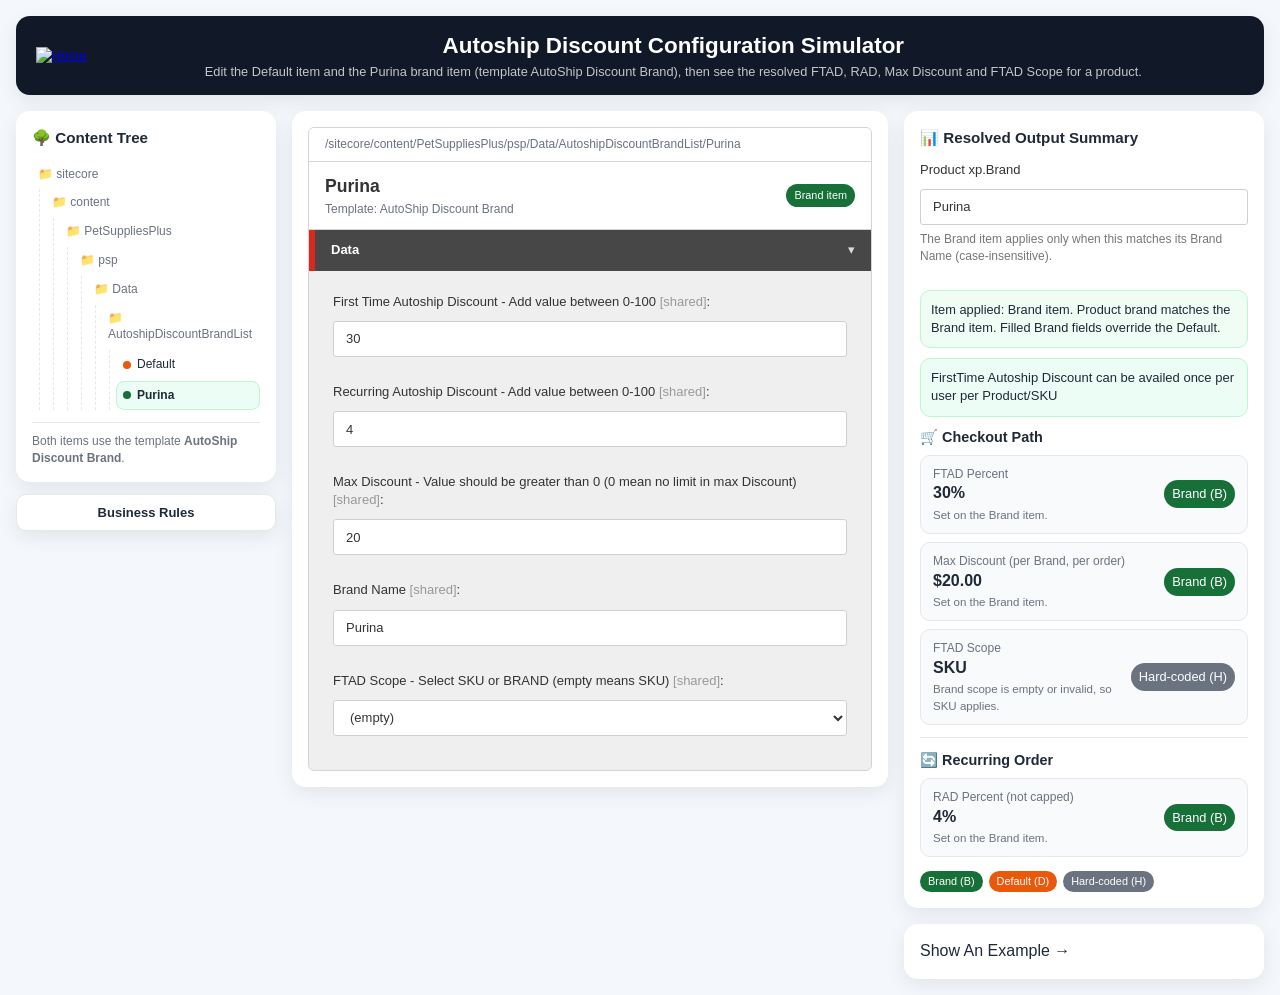
==== commit 7b417dc6: "Add files via upload" ====
--- a/autoshipdiscount.html
+++ b/autoshipdiscount.html
@@ -19,7 +19,7 @@
             <h1>Autoship Discount Configuration Simulator</h1>
             <p>
                 Edit the Default item and the Purina brand item (template AutoShip Discount Brand),
-                then see the resolved FTAD, RAD and Max Discount for a product.
+                then see the resolved FTAD, RAD, Max Discount and FTAD Scope for a product.
             </p>
         </div>
     </header>
@@ -27,13 +27,16 @@
     <div class="grid">
 
         <!-- LEFT: CONTENT TREE -->
-        <aside class="card tree-card">
+        <aside>
+            <div class="card tree-card">
             <h2>🌳 Content Tree</h2>
             <ul class="tree" id="tree"></ul>
             <div class="tree-note">
                 Both items use the template
                 <strong>AutoShip Discount Brand</strong>.
             </div>
+            </div>
+            <button type="button" class="btn-rules" id="btn-rules">Business Rules</button>
         </aside>
 
         <!-- CENTRE: ITEM EDITOR -->
@@ -61,6 +64,7 @@
                 </div>
 
                 <div id="appliedNotice" class="applied-notice"></div>
+                <div id="eligibilityNotice" class="eligibility-notice"></div>
 
                 <div class="results-container">
 
@@ -83,6 +87,15 @@
                                 <span class="result-note" id="noteMaxLimit"></span>
                             </div>
                             <span class="source-indicator" id="srcMaxLimit">N/A</span>
+                        </div>
+
+                        <div class="result-badge mt">
+                            <div>
+                                <span class="result-title">FTAD Scope</span>
+                                <span class="result-val" id="outFTADScope">-</span>
+                                <span class="result-note" id="noteFTADScope"></span>
+                            </div>
+                            <span class="source-indicator" id="srcFTADScope">N/A</span>
                         </div>
                     </div>
 
@@ -111,7 +124,11 @@
 
             </div>
 
-
+            <div class="card sticky" style="margin-top: 16px;">
+                <a href="ftadexample.html" target="_blank" style="font-size: 16px; color: inherit; text-decoration: inherit;">
+                    Show An Example &#8594;
+                </a>
+            </div>
 
         </div>
 
@@ -119,6 +136,33 @@
 
 </div>
 
+
+<!-- BUSINESS RULES POPUP -->
+<div class="modal-overlay" id="rules-modal" hidden>
+    <div class="modal" role="dialog" aria-modal="true" aria-labelledby="rules-title">
+        <div class="modal-head">
+            <h2 id="rules-title">Business Rules</h2>
+            <button type="button" class="modal-close" id="rules-close" aria-label="Close">&times;</button>
+        </div>
+        <div class="modal-body">
+            <ul class="rules-list">
+                    <li><strong>Guests:</strong> guests get no FTAD/RAD.</li>
+                    <li><strong>FTAD, default:</strong> an eligible SKU gets FTAD once per user.</li>
+                    <li><strong>FTAD, Brand scope (<code>FTADScope = BRAND</code>):</strong> FTAD is once per user per Brand. Every eligible SKU of that Brand in the same order gets FTAD. After checkout, no SKU of that Brand gets FTAD again.</li>
+                    <li><strong>No Brand:</strong> a product with no <code>xp.Brand</code> uses the default values and SKU scope.</li>
+                    <li>Brand specific FTAD, RAD, MaxLimit can be optionally configured in sitecore.</li>
+                    <li>MaxLimit is only meant for FTAD.</li>
+                    <li><strong>Fallback:</strong> FTAD %, RAD % and MaxLimit each fall back to the default on their own when the Brand value is empty in sitecore.</li>
+                    <li><strong>MaxLimit:</strong> it caps the total FTAD of one Brand in one order. Products with no Brand form one group that uses the default cap. A MaxLimit of 0 means no cap. The order's FTAD is the sum of the capped groups.</li>
+                    <li><strong>Over the cap:</strong> every line in the Brand is scaled by cap / total, and the rounded amounts add up exactly to the cap.</li>
+                    <li><strong>RAD:</strong> it applies only on recurring orders, to flagged lines, at the Brand RAD or the default.</li>
+                    <li><strong>No backfill:</strong> history starts empty at release.</li>
+                    <li><strong>Cancel or Substitution:</strong> cancelling an order or substituting a product before shipping should reset product's/brand's specific history.</li>
+            </ul>
+        </div>
+    </div>
+</div>
+
 <script src="autoshipdiscount.js"></script>
 
 </body>
--- a/autoshipdiscount.css
+++ b/autoshipdiscount.css
@@ -3,7 +3,6 @@
     --brand: #167037;
     --global: #ea580c;
     --hard: #6b7280;
-    --rule: #475569;
 
     --text: #1f2937;
     --muted: #6b7280;
@@ -238,6 +237,39 @@
 
 .sc-section-body.collapsed {
     display: none;
+}
+
+/* LOADING (virtual item load) */
+
+.sc-loading {
+    min-height: 420px;
+    display: flex;
+    flex-direction: column;
+    align-items: center;
+    justify-content: center;
+    gap: 14px;
+    background: #efefef;
+    border: 1px solid #d4d4d4;
+    border-radius: 6px;
+    color: #555;
+    font-family: "Open Sans", "Segoe UI", sans-serif;
+}
+
+.sc-spinner {
+    width: 38px;
+    height: 38px;
+    border: 4px solid #d4d4d4;
+    border-top-color: #d9291c;
+    border-radius: 50%;
+    animation: sc-spin 0.8s linear infinite;
+}
+
+.sc-loading-text {
+    font-size: 13px;
+}
+
+@keyframes sc-spin {
+    to { transform: rotate(360deg); }
 }
 
 /* FORM (Sitecore field) */
@@ -435,7 +467,6 @@
 .source-indicator.src-B { background: var(--brand); }
 .source-indicator.src-D { background: var(--global); }
 .source-indicator.src-H { background: var(--hard); }
-.source-indicator.src-R { background: var(--rule); }
 
 /* MOBILE */
 
@@ -480,3 +511,103 @@
         gap: 8px;
     }
 }
+
+
+/* BUSINESS RULES BUTTON + POPUP */
+
+.btn-rules {
+    display: block;
+    width: 100%;
+    margin-top: 12px;
+    padding: 10px 14px;
+    background: #fff;
+    color: var(--text);
+    border: 1px solid var(--border);
+    border-radius: 10px;
+    box-shadow: var(--shadow);
+    font-family: inherit;
+    font-size: 13px;
+    font-weight: 600;
+    cursor: pointer;
+}
+
+.btn-rules:hover {
+    background: #f8fafc;
+    border-color: #cbd5e1;
+}
+
+.modal-overlay {
+    position: fixed;
+    inset: 0;
+    z-index: 1000;
+    display: flex;
+    align-items: center;
+    justify-content: center;
+    padding: 16px;
+    background: rgba(17, 24, 39, .55);
+}
+
+.modal-overlay[hidden] {
+    display: none;
+}
+
+.modal {
+    width: 100%;
+    max-width: 720px;
+    max-height: 85vh;
+    display: flex;
+    flex-direction: column;
+    background: #fff;
+    border-radius: 14px;
+    box-shadow: 0 20px 50px rgba(0,0,0,.3);
+    overflow: hidden;
+}
+
+.modal-head {
+    display: flex;
+    justify-content: space-between;
+    align-items: center;
+    padding: 14px 20px;
+    background: #111827;
+    color: #fff;
+}
+
+.modal-head h2 {
+    font-size: 1.05rem;
+    margin: 0;
+}
+
+.modal-close {
+    background: none;
+    border: none;
+    color: #fff;
+    font-size: 24px;
+    line-height: 1;
+    cursor: pointer;
+    opacity: .8;
+}
+
+.modal-close:hover {
+    opacity: 1;
+}
+
+.modal-body {
+    padding: 16px 22px 20px;
+    overflow-y: auto;
+}
+
+.rules-list {
+    padding-left: 18px;
+}
+
+.rules-list li {
+    margin: 0 0 10px;
+    line-height: 1.5;
+}
+
+.rules-list code {
+    background: #f1f5f9;
+    padding: 1px 5px;
+    border-radius: 4px;
+    font-size: 12px;
+}
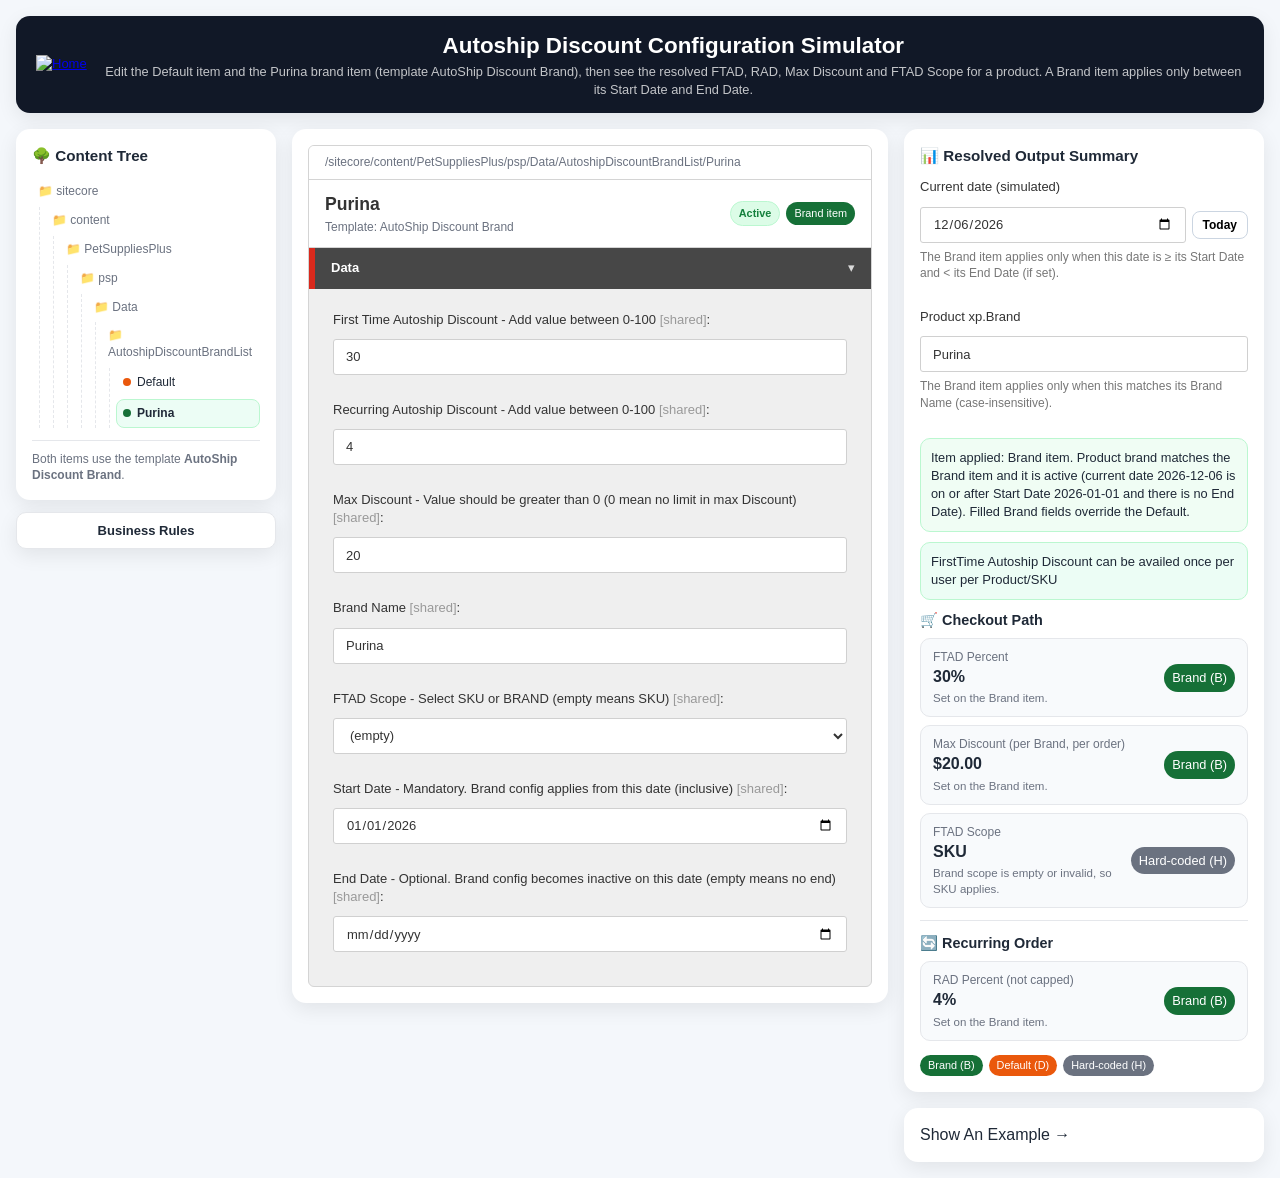
==== commit d0ea61c3: "Add files via upload" ====
--- a/autoshipdiscount.html
+++ b/autoshipdiscount.html
@@ -19,7 +19,7 @@
             <h1>Autoship Discount Configuration Simulator</h1>
             <p>
                 Edit the Default item and the Purina brand item (template AutoShip Discount Brand),
-                then see the resolved FTAD, RAD, Max Discount and FTAD Scope for a product.
+                then see the resolved FTAD, RAD, Max Discount and FTAD Scope for a product. A Brand item applies only between its Start Date and End Date.
             </p>
         </div>
     </header>
@@ -50,6 +50,17 @@
             <div class="card sticky">
 
                 <h2>📊 Resolved Output Summary</h2>
+
+                <div class="form-group">
+                    <label for="currentDate">Current date (simulated)</label>
+                    <div class="date-row">
+                        <input type="date" id="currentDate" class="form-control">
+                        <button type="button" class="btn-today" id="btn-today">Today</button>
+                    </div>
+                    <div class="field-help">
+                        The Brand item applies only when this date is &ge; its Start Date and &lt; its End Date (if set).
+                    </div>
+                </div>
 
                 <div class="form-group">
                     <label for="productBrand">Product xp.Brand</label>
@@ -149,6 +160,7 @@
                     <li><strong>Guests:</strong> guests get no FTAD/RAD.</li>
                     <li><strong>FTAD, default:</strong> an eligible SKU gets FTAD once per user.</li>
                     <li><strong>FTAD, Brand scope (<code>FTADScope = BRAND</code>):</strong> FTAD is once per user per Brand. Every eligible SKU of that Brand in the same order gets FTAD. After checkout, no SKU of that Brand gets FTAD again.</li>
+                    <li><strong>Active window:</strong> every Brand item has a mandatory <code>StartDate</code> (default 01-01-2026) and an optional <code>EndDate</code>. The Brand item applies only when current date &ge; <code>StartDate</code>, and it becomes inactive when current date &ge; <code>EndDate</code>. An inactive Brand item is ignored: its products use the default values and SKU scope. The Default item is always active.</li>
                     <li><strong>No Brand:</strong> a product with no <code>xp.Brand</code> uses the default values and SKU scope.</li>
                     <li>Brand specific FTAD, RAD, MaxLimit can be optionally configured in sitecore.</li>
                     <li>MaxLimit is only meant for FTAD.</li>
--- a/autoshipdiscount.css
+++ b/autoshipdiscount.css
@@ -611,3 +611,81 @@
     border-radius: 4px;
     font-size: 12px;
 }
+
+
+/* ---------- Brand active window (StartDate / EndDate) ---------- */
+
+.sc-tags {
+    display: flex;
+    align-items: center;
+    gap: 6px;
+    flex-wrap: wrap;
+    justify-content: flex-end;
+}
+
+.status-pill {
+    font-size: 0.68rem;
+    padding: 4px 8px;
+    border-radius: 999px;
+    white-space: nowrap;
+    font-weight: 600;
+    border: 1px solid transparent;
+}
+
+.status-pill.st-active { background: #dcfce7; color: #15803d; border-color: #bbf7d0; }
+.status-pill.st-notstarted { background: #e0f2fe; color: #0369a1; border-color: #bae6fd; }
+.status-pill.st-expired { background: #f1f5f9; color: #475569; border-color: #cbd5e1; }
+.status-pill.st-nostart,
+.status-pill.st-badrange { background: #fee2e2; color: #b91c1c; border-color: #fecaca; }
+
+.tree-node.item.inactive .tree-label {
+    color: var(--muted);
+    font-style: italic;
+}
+
+.tree-node.item.inactive .tree-dot {
+    background: #cbd5e1;
+}
+
+.date-row {
+    display: flex;
+    gap: 6px;
+    align-items: center;
+}
+
+.date-row .form-control,
+.date-row .date-input {
+    flex: 1;
+    min-width: 0;
+}
+
+.date-input {
+    padding: 6px 8px;
+    border: 1px solid #cbd5e1;
+    border-radius: 8px;
+    font-family: inherit;
+    font-size: 13px;
+}
+
+.btn-today {
+    padding: 6px 10px;
+    border: 1px solid #cbd5e1;
+    border-radius: 8px;
+    background: white;
+    font-size: 12px;
+    font-family: inherit;
+    font-weight: 600;
+    cursor: pointer;
+    white-space: nowrap;
+}
+
+.btn-today:hover { background: #f1f5f9; }
+
+.sim-date {
+    display: flex;
+    flex-direction: column;
+    gap: 4px;
+    font-size: 12px;
+    font-weight: 700;
+    color: #475569;
+}
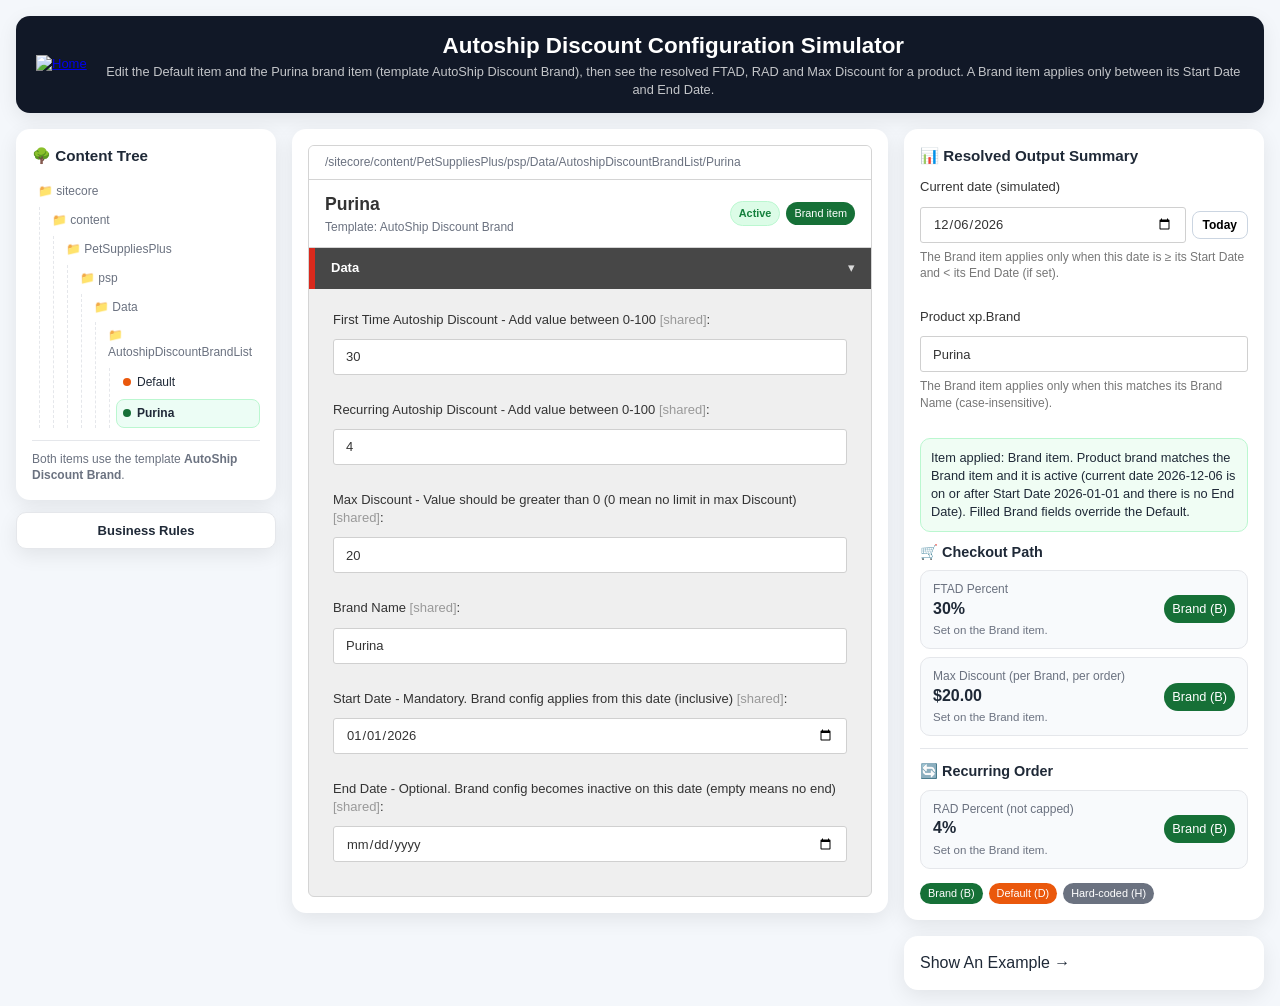
==== commit 6610d678: "Add files via upload" ====
--- a/autoshipdiscount.html
+++ b/autoshipdiscount.html
@@ -19,7 +19,7 @@
             <h1>Autoship Discount Configuration Simulator</h1>
             <p>
                 Edit the Default item and the Purina brand item (template AutoShip Discount Brand),
-                then see the resolved FTAD, RAD, Max Discount and FTAD Scope for a product. A Brand item applies only between its Start Date and End Date.
+                then see the resolved FTAD, RAD and Max Discount for a product. A Brand item applies only between its Start Date and End Date.
             </p>
         </div>
     </header>
@@ -75,7 +75,6 @@
                 </div>
 
                 <div id="appliedNotice" class="applied-notice"></div>
-                <div id="eligibilityNotice" class="eligibility-notice"></div>
 
                 <div class="results-container">
 
@@ -98,15 +97,6 @@
                                 <span class="result-note" id="noteMaxLimit"></span>
                             </div>
                             <span class="source-indicator" id="srcMaxLimit">N/A</span>
-                        </div>
-
-                        <div class="result-badge mt">
-                            <div>
-                                <span class="result-title">FTAD Scope</span>
-                                <span class="result-val" id="outFTADScope">-</span>
-                                <span class="result-note" id="noteFTADScope"></span>
-                            </div>
-                            <span class="source-indicator" id="srcFTADScope">N/A</span>
                         </div>
                     </div>
 
@@ -159,9 +149,8 @@
             <ul class="rules-list">
                     <li><strong>Guests:</strong> guests get no FTAD/RAD.</li>
                     <li><strong>FTAD, default:</strong> an eligible SKU gets FTAD once per user.</li>
-                    <li><strong>FTAD, Brand scope (<code>FTADScope = BRAND</code>):</strong> FTAD is once per user per Brand. Every eligible SKU of that Brand in the same order gets FTAD. After checkout, no SKU of that Brand gets FTAD again.</li>
-                    <li><strong>Active window:</strong> every Brand item has a mandatory <code>StartDate</code> (default 01-01-2026) and an optional <code>EndDate</code>. The Brand item applies only when current date &ge; <code>StartDate</code>, and it becomes inactive when current date &ge; <code>EndDate</code>. An inactive Brand item is ignored: its products use the default values and SKU scope. The Default item is always active.</li>
-                    <li><strong>No Brand:</strong> a product with no <code>xp.Brand</code> uses the default values and SKU scope.</li>
+                    <li><strong>Active window:</strong> every Brand item has a mandatory <code>StartDate</code> (default 01-01-2026) and an optional <code>EndDate</code>. The Brand item applies only when current date &ge; <code>StartDate</code>, and it becomes inactive when current date &ge; <code>EndDate</code>. An inactive Brand item is ignored: its products use the default values. The Default item is always active.</li>
+                    <li><strong>No Brand:</strong> a product with no <code>xp.Brand</code> uses the default values.</li>
                     <li>Brand specific FTAD, RAD, MaxLimit can be optionally configured in sitecore.</li>
                     <li>MaxLimit is only meant for FTAD.</li>
                     <li><strong>Fallback:</strong> FTAD %, RAD % and MaxLimit each fall back to the default on their own when the Brand value is empty in sitecore.</li>
